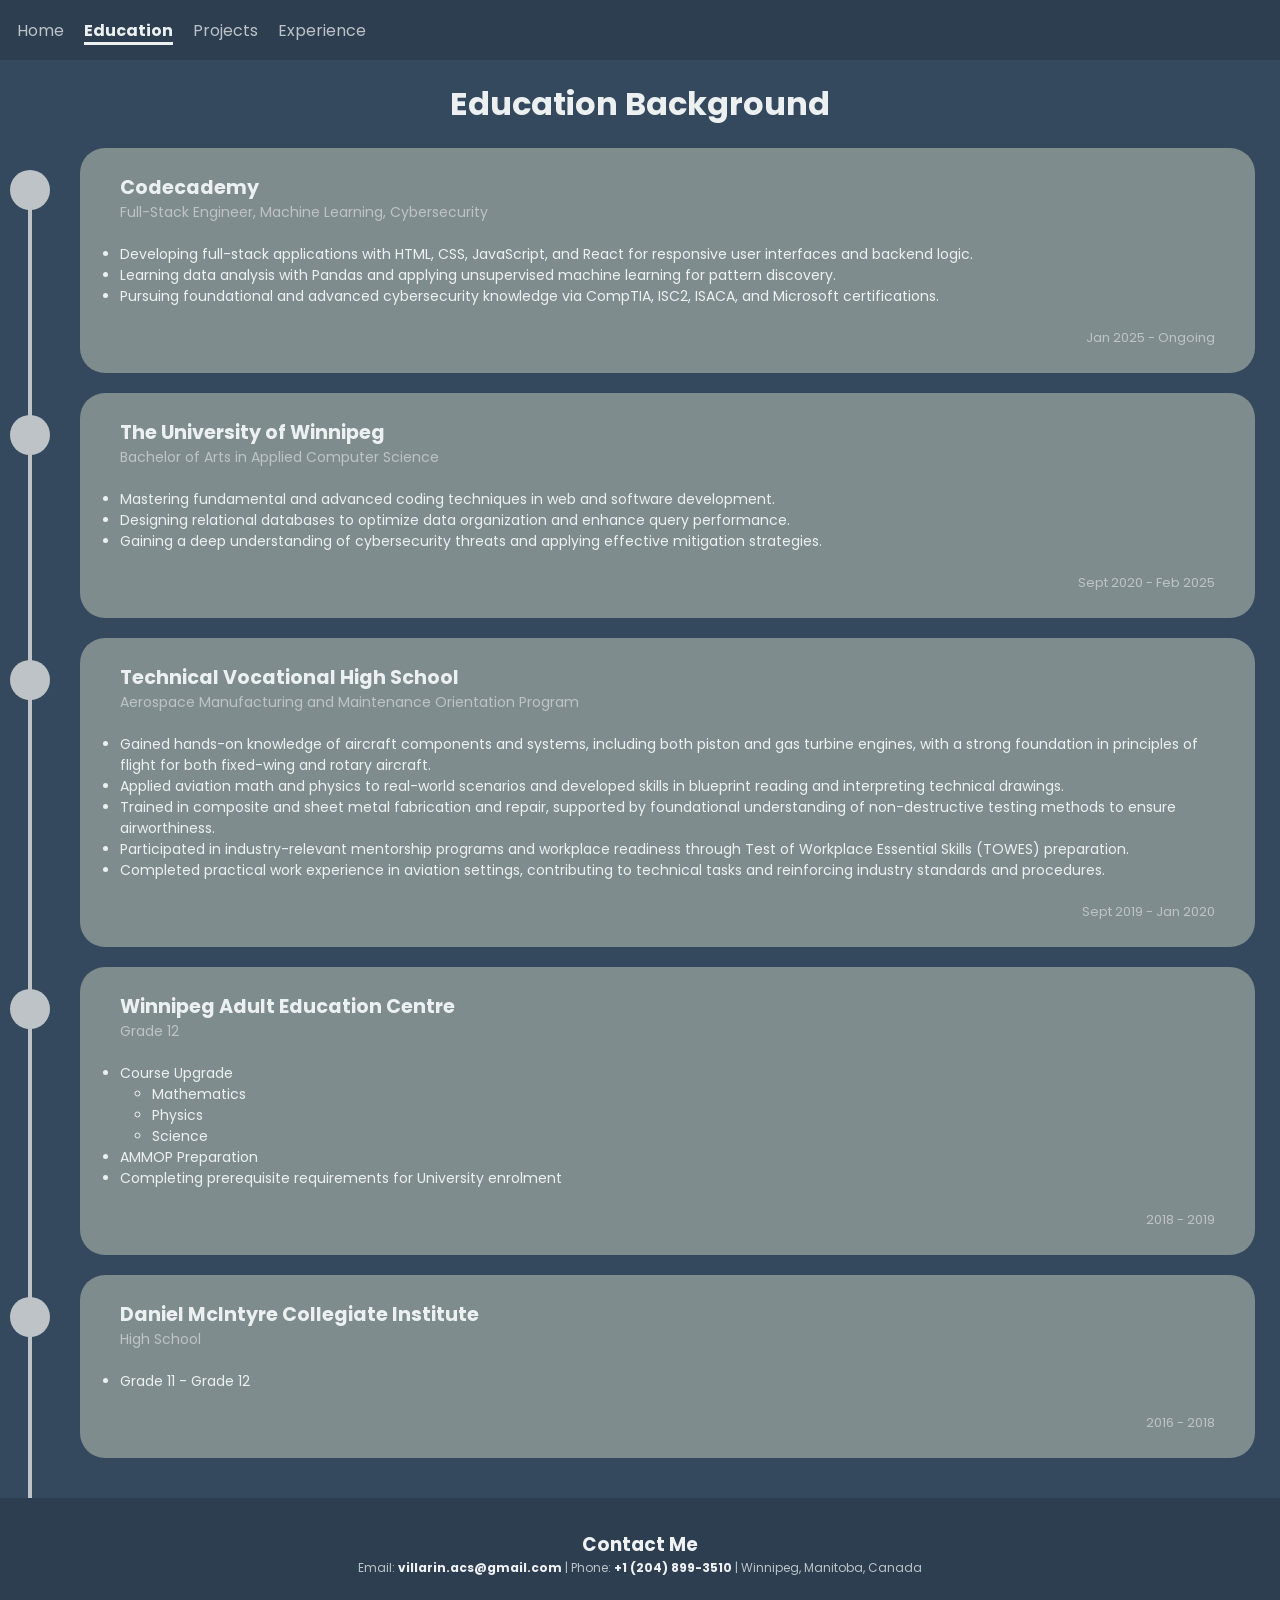
==== subpages/education.html @ dbd614fb "Color scheme change" ====
<!DOCTYPE html>
<html lang="en">
  <head>
    <meta charset="UTF-8" />
    <meta name="viewport" content="width=device-width, initial-scale=1.0" />
    <link
      rel="stylesheet"
      href="https://cdnjs.cloudflare.com/ajax/libs/font-awesome/6.5.2/css/all.min.css"
    />
    <link rel="stylesheet" href="../style.css" />
    <link rel="stylesheet" href="page-stylesheets/education-timeline.css" />
    <title>Education Background</title>
  </head>
  <body class="background-image">
    <header>
      <nav>
        <a href="../index.html">Home</a>
        <a href="education.html" class="active">Education</a>
        <a href="projects.html">Projects</a>
        <a href="experience.html">Experience</a>
      </nav>
    </header>
    <main>
      <h1 class="main-heading">Education Background</h1>
      <div class="timeline">
        <div class="container leftcontainer">
          <div class="checkpoint"></div>
          <div class="textbox">
            <h1>Codecademy</h1>
            <p class="subheading">
              Full-Stack Engineer, Machine Learning, Cybersecurity
            </p>
            <br />
            <ul>
              <li>
                Developing full-stack applications with HTML, CSS, JavaScript,
                and React for responsive user interfaces and backend logic.
              </li>
              <li>
                Learning data analysis with Pandas and applying unsupervised
                machine learning for pattern discovery.
              </li>
              <li>
                Pursuing foundational and advanced cybersecurity knowledge via
                CompTIA, ISC2, ISACA, and Microsoft certifications.
              </li>
            </ul>
            <br />
            <p class="year">Jan 2025 - Ongoing</p>
          </div>
        </div>
        <div class="container rightcontainer">
          <div class="checkpoint"></div>
          <div class="textbox">
            <h1>The University of Winnipeg</h1>
            <p class="subheading">
              Bachelor of Arts in Applied Computer Science
            </p>
            <br />
            <ul>
              <li>
                Mastering fundamental and advanced coding techniques in web and
                software development.
              </li>
              <li>
                Designing relational databases to optimize data organization and
                enhance query performance.
              </li>
              <li>
                Gaining a deep understanding of cybersecurity threats and
                applying effective mitigation strategies.
              </li>
            </ul>
            <br />
            <p class="year">Sept 2020 - Feb 2025</p>
          </div>
        </div>
        <div class="container leftcontainer">
          <div class="checkpoint"></div>
          <div class="textbox">
            <h1>Technical Vocational High School</h1>
            <p class="subheading">
              Aerospace Manufacturing and Maintenance Orientation Program
            </p>
            <br />
            <ul>
              <li>
                Gained hands-on knowledge of aircraft components and systems,
                including both piston and gas turbine engines, with a strong
                foundation in principles of flight for both fixed-wing and
                rotary aircraft.
              </li>
              <li>
                Applied aviation math and physics to real-world scenarios and
                developed skills in blueprint reading and interpreting technical
                drawings.
              </li>
              <li>
                Trained in composite and sheet metal fabrication and repair,
                supported by foundational understanding of non-destructive
                testing methods to ensure airworthiness.
              </li>
              <li>
                Participated in industry-relevant mentorship programs and
                workplace readiness through Test of Workplace Essential Skills
                (TOWES) preparation.
              </li>
              <li>
                Completed practical work experience in aviation settings,
                contributing to technical tasks and reinforcing industry
                standards and procedures.
              </li>
            </ul>
            <br />
            <p class="year">Sept 2019 - Jan 2020</p>
          </div>
        </div>
        <div class="container rightcontainer">
          <div class="checkpoint"></div>
          <div class="textbox">
            <h1>Winnipeg Adult Education Centre</h1>
            <p class="subheading">Grade 12</p>
            <br />
            <ul>
              <li>
                Course Upgrade
                <ul>
                  <li>Mathematics</li>
                  <li>Physics</li>
                  <li>Science</li>
                </ul>
              </li>
              <li>AMMOP Preparation</li>
              <li>
                Completing prerequisite requirements for University enrolment
              </li>
            </ul>

            <br />
            <p class="year">2018 - 2019</p>
          </div>
        </div>
        <div class="container leftcontainer">
          <div class="checkpoint"></div>
          <div class="textbox">
            <h1>Daniel McIntyre Collegiate Institute</h1>
            <p class="subheading">High School</p>
            <br />
            <ul>
              <li>Grade 11 - Grade 12</li>
            </ul>
            <br />
            <p class="year">2016 - 2018</p>
          </div>
        </div>
      </div>
    </main>
    <footer>
      <h5>Contact Me</h5>
      <p>
        Email:
        <a href="mailto:villarin.acs@gmail.com">villarin.acs@gmail.com</a> |
        Phone: <a href="tel:+12048993510">+1 (204) 899-3510</a> | Winnipeg,
        Manitoba, Canada
      </p>
    </footer>
  </body>
</html>
---- style.css ----
@import url("https://fonts.googleapis.com/css2?family=Poppins:wght@100;200;300;400;500;600&display=swap");

/* ========== Base Styles ========== */
* {
  margin: 0;
  padding: 0;
  box-sizing: border-box;
  text-decoration: none;
  border: none;
  outline: none;
  font-family: "Poppins", sans-serif;
}

body {
  display: flex;
  flex-direction: column;
  background-color: #34495e;
}

main {
  opacity: 0;
  animation: fadeIn 0.5s ease-in forwards;
  margin-top: 20px;
  margin-bottom: 20px;
}

main,
footer {
  display: flex;
  position: relative;
  justify-content: center;
  flex-direction: column;
}

header,
footer {
  background-color: #2c3e50;
}

/* ========== Header ========== */
header {
  display: flex;
  width: 100%;
  justify-content: left;
  align-items: center;
  position: fixed;
  height: 60px;
  align-items: left;
  z-index: 10;
}

main {
  padding-top: 60px;
}
header nav {
  padding-left: 20px;
}

header nav a {
  color: #bdc3c7;
  margin-left: 1rem;
  transition: 0.5s ease;
  border-bottom: 3px solid transparent;
}

nav a:hover,
nav a.active {
  color: #ecf0f1;
  font-weight: bold;
  border-bottom: 3px solid #ecf0f1;
}

/* ========== Home Section ========== */
.home {
  display: flex;
  justify-content: center;
  align-items: center;
}

.home-content {
  width: 40%;
}

.home-content h1,
.home-content h3,
h1,
h3,
span {
  color: #ecf0f1;
}

p {
  color: #bdc3c7;
}

.home-content p,
li {
  color: #ecf0f1;
}

.home-image {
  width: 20%;
}

.home-image img {
  width: 25vw;
}

/* ========== Buttons & Icons ========== */
.btn {
  display: inline-flex;
  margin: 5px 1px;
  padding: 1rem 2.8rem;
  background-color: transparent;
  border-radius: 4rem;
  font-size: 1.2rem;
  color: #ecf0f1;
  letter-spacing: 0.25rem;
  border: 0.2rem solid #ecf0f1;
  transition: 0.3s ease;
}

.btn:hover {
  transform: scale3d(1.03);
  background-color: #ecf0f1;
  color: #34495e;
  font-weight: bold;
  box-shadow: 0 0 25px #ecf0f1;
}

.social-icons a {
  display: inline-flex;
  justify-content: center;
  align-items: center;
  width: 4rem;
  height: 4rem;
  margin: 20px 5px;
  background-color: transparent;
  border: 0.2rem solid #ecf0f1;
  font-size: 1.8rem;
  border-radius: 50%;
  transition: 0.3s ease;
  color: #ecf0f1;
}

.social-icons a:hover {
  color: #34495e;
  transform: scale(1.3) translateY(-5px);
  background-color: #ecf0f1;
  box-shadow: 0 0 25px #ecf0f1;
}

/* ========== Headings ========== */
.main-heading {
  text-align: center;
  font-size: 35px;
}

/* ========== Construction ========== */
.construction {
  display: flex;
  justify-content: center;
}

.construction h1 {
  color: #eff1f3;
  text-align: center;
}

/* ========== Section ========== */
section {
  min-height: 100vh;
  padding: 5rem 9% 5rem;
}

/* ========== Timeline ========== */
.timeline {
  position: relative;
  max-width: 1700px;
  margin: auto;
}

.year {
  text-align: right;
}

.container {
  padding: 10px 50px;
  position: relative;
  width: 50%;
  animation: movedown 0.4s ease-in forwards;
  opacity: 0;
}

.container:hover .textbox {
  box-shadow: 0 0 20px #bdc3c7;
}

.container:hover .year,
.container:hover .subheading {
  color: #ecf0f1;
  transition: color 1s ease;
  text-decoration: underline;
  font-weight: bold;
}

.leftcontainer {
  left: 0;
}
.rightcontainer {
  left: 50%;
}
.rightcontainer .checkpoint {
  left: -20px;
}
.leftcontainer .checkpoint {
  right: -20px;
}

.textbox {
  padding: 25px 40px;
  position: relative;
  background-color: #7f8c8d;
  border-radius: 25px;
  transition: background-color 0.5s ease, box-shadow 0.3s ease;
}

.textbox h1 {
  font-size: 1.8rem;
}

/* ========== Checkpoints ========== */
.checkpoint {
  position: absolute;
  width: 40px;
  height: 40px;
  border-radius: 50%;
  background-color: #bdc3c7;
  top: 32px;
  z-index: 10;
  opacity: 0;
  transform: scale(0);
  animation: popIn 0.3s ease-out forwards;
}

.checkpoint::after {
  content: "";
  position: absolute;
  top: 50%;
  left: 50%;
  width: 100%;
  height: 100%;
  background-color: #ecf0f1;
  border-radius: 50%;
  transform: translate(-50%, -50%);
  opacity: 0;
  pointer-events: none;
  z-index: -1;
}

.container:hover .checkpoint::after {
  animation: beacon-pulse 2s infinite;
}

/* ========== Keyframes ========== */
@keyframes fadeIn {
  to {
    opacity: 1;
  }
}

@keyframes moveline {
  0% {
    height: 0;
  }
  100% {
    height: 100%;
  }
}

@keyframes movedown {
  0% {
    opacity: 0;
    transform: translateY(-30px);
  }
  100% {
    opacity: 1;
    transform: translateY(0);
  }
}

@keyframes popIn {
  0% {
    opacity: 0;
    transform: scale(0);
  }
  80% {
    transform: scale(1.2);
  }
  100% {
    opacity: 1;
    transform: scale(1);
  }
}

@keyframes beacon-pulse {
  0% {
    transform: translate(-50%, -50%) scale(1);
    opacity: 0.6;
  }
  70%,
  100% {
    transform: translate(-50%, -50%) scale(2.5);
    opacity: 0;
  }
}

/* ========== Footer ========== */
footer {
  position: relative;
  text-align: center;
  padding: 2rem;
  color: #eff1f3;
  font-size: 1.4rem;
}

footer p {
  font-size: 15px;
}

footer a {
  color: #eff1f3;
  text-decoration: none;
  font-weight: bold;
}

footer a:hover {
  text-decoration: underline;
}

/* ========== Responsive ========== */
@media (max-width: 1280px) {
  .home {
    flex-direction: column;
  }

  .home-content {
    width: 85%;
  }

  .home-image {
    display: none;
    /* width: 40%; */
  }

  .home-image img {
    width: 50vw;
  }

  header nav {
    padding-left: 1px;
  }

  header nav a {
    font-size: 1rem;
  }

  footer p {
    font-size: 12px;
  }

  .textbox h1 {
    font-size: 1.2rem;
  }

  .textbox .year {
    font-size: 13px;
  }
}

ul ul {
  list-style-type: circle;
  padding-left: 2rem;
}
---- subpages/page-stylesheets/education-timeline.css ----
.timeline::after {
  content: "";
  position: absolute;
  width: 4px;
  height: 100%;
  background: #BDC3C7;
  top: 0;
  left: 50%;
  margin-left: -3px;
  margin-top: 65px;
  z-index: -1;
  animation: moveline 5s linear forwards;
}

@media screen and (max-width: 1280px) {
  .timeline {
    margin: 10px auto;
  }
  .timeline::after {
    left: 31px;
  }
  .container {
    width: 100%;
    padding-left: 80px;
    padding-right: 25px;
  }
  .textbox {
    font-size: 14px;
  }
  .rightcontainer {
    left: 0;
  }
  .rightcontainer .checkpoint,
  .leftcontainer .checkpoint {
    left: 10px;
  }
  .main-heading {
    font-size: 2rem;
  }
}

.container:nth-child(1) {
  animation-delay: 0s;
}
.container:nth-child(2) {
  animation-delay: 1s;
}
.container:nth-child(3) {
  animation-delay: 2s;
}
.container:nth-child(4) {
  animation-delay: 3s;
}
.container:nth-child(5) {
  animation-delay: 4s;
}

.container:nth-child(1) .checkpoint {
  animation-delay: 0.5s;
}
.container:nth-child(2) .checkpoint {
  animation-delay: 1.5s;
}
.container:nth-child(3) .checkpoint {
  animation-delay: 2.5s;
}
.container:nth-child(4) .checkpoint {
  animation-delay: 3.5s;
}
.container:nth-child(5) .checkpoint {
  animation-delay: 4.5s;
}
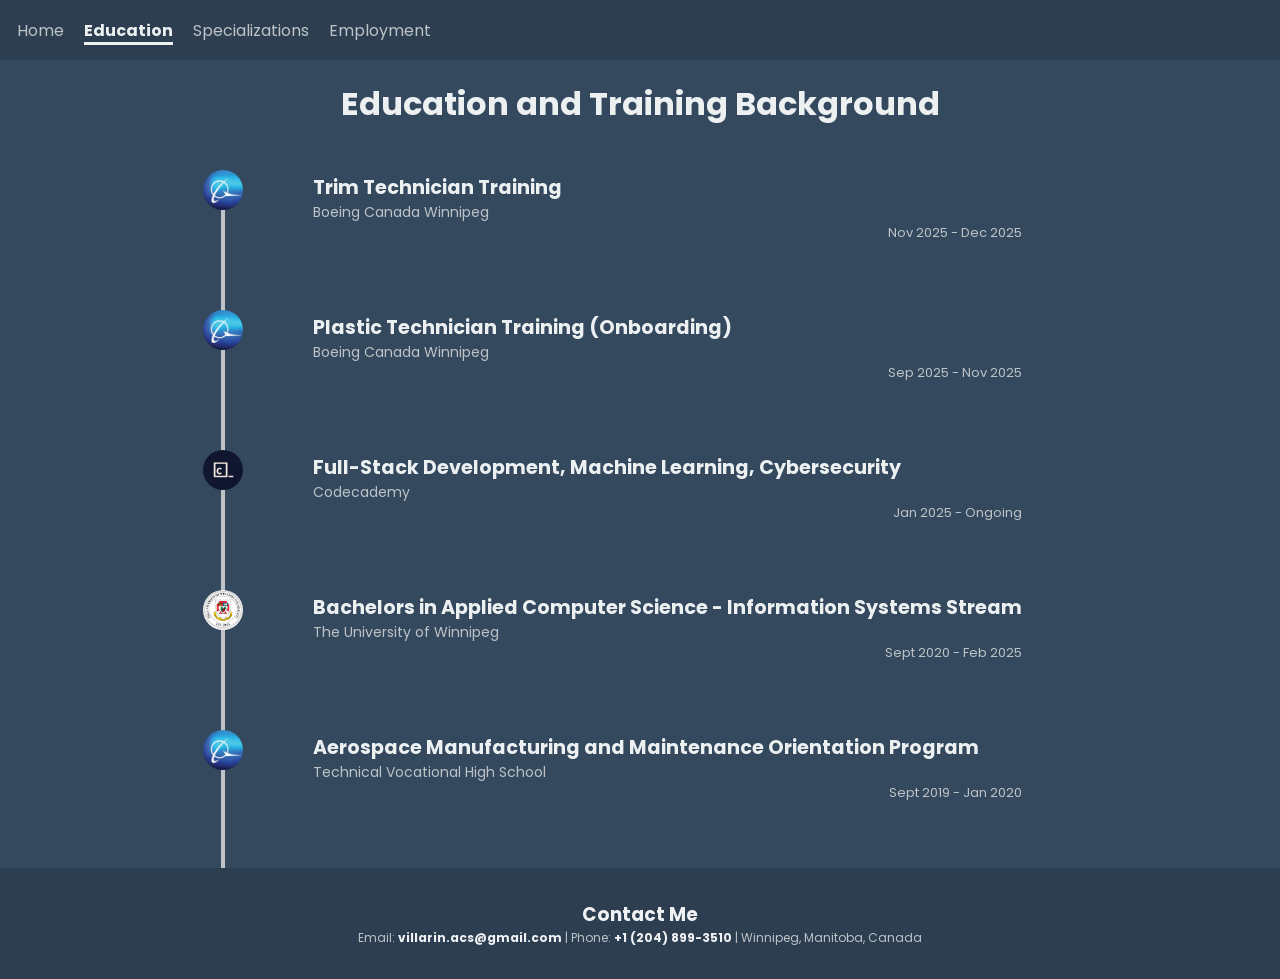
==== commit f0bd9a7b: "updated qualifications, education, and employment history" ====
--- a/subpages/education.html
+++ b/subpages/education.html
@@ -1,4 +1,4 @@
-<!DOCTYPE html>
+<!doctype html>
 <html lang="en">
   <head>
     <meta charset="UTF-8" />
@@ -16,141 +16,68 @@
       <nav>
         <a href="../index.html">Home</a>
         <a href="education.html" class="active">Education</a>
-        <a href="projects.html">Projects</a>
-        <a href="experience.html">Experience</a>
+        <a href="projects.html">Specializations</a>
+        <a href="experience.html">Employment</a>
       </nav>
     </header>
     <main>
-      <h1 class="main-heading">Education Background</h1>
+      <h1 class="main-heading">Education and Training Background</h1>
       <div class="timeline">
         <div class="container leftcontainer">
-          <div class="checkpoint"></div>
+          <div class="checkpoint">
+            <img src="/assets/images/boeing.jpg" alt="Boeing Logo" />
+          </div>
           <div class="textbox">
-            <h1>Codecademy</h1>
-            <p class="subheading">
-              Full-Stack Engineer, Machine Learning, Cybersecurity
-            </p>
-            <br />
-            <ul>
-              <li>
-                Developing full-stack applications with HTML, CSS, JavaScript,
-                and React for responsive user interfaces and backend logic.
-              </li>
-              <li>
-                Learning data analysis with Pandas and applying unsupervised
-                machine learning for pattern discovery.
-              </li>
-              <li>
-                Pursuing foundational and advanced cybersecurity knowledge via
-                CompTIA, ISC2, ISACA, and Microsoft certifications.
-              </li>
-            </ul>
-            <br />
+            <h1>Trim Technician Training</h1>
+            <p class="subheading">Boeing Canada Winnipeg</p>
+            <p class="year">Nov 2025 - Dec 2025</p>
+          </div>
+        </div>
+
+        <div class="container rightcontainer">
+          <div class="checkpoint">
+            <img src="/assets/images/boeing.jpg" alt="Boeing Logo" />
+          </div>
+          <div class="textbox">
+            <h1>Plastic Technician Training (Onboarding)</h1>
+            <p class="subheading">Boeing Canada Winnipeg</p>
+            <p class="year">Sep 2025 - Nov 2025</p>
+          </div>
+        </div>
+
+        <div class="container leftcontainer">
+          <div class="checkpoint">
+            <img src="/assets/images/codecademy.jpg" alt="Boeing Logo" />
+          </div>
+          <div class="textbox">
+            <h1>Full-Stack Development, Machine Learning, Cybersecurity</h1>
+            <p class="subheading">Codecademy</p>
             <p class="year">Jan 2025 - Ongoing</p>
           </div>
         </div>
+
         <div class="container rightcontainer">
-          <div class="checkpoint"></div>
+          <div class="checkpoint">
+            <img src="/assets/images/uofw.png" alt="Boeing Logo" />
+          </div>
           <div class="textbox">
-            <h1>The University of Winnipeg</h1>
-            <p class="subheading">
-              Bachelor of Arts in Applied Computer Science
-            </p>
-            <br />
-            <ul>
-              <li>
-                Mastering fundamental and advanced coding techniques in web and
-                software development.
-              </li>
-              <li>
-                Designing relational databases to optimize data organization and
-                enhance query performance.
-              </li>
-              <li>
-                Gaining a deep understanding of cybersecurity threats and
-                applying effective mitigation strategies.
-              </li>
-            </ul>
-            <br />
+            <h1>
+              Bachelors in Applied Computer Science - Information Systems Stream
+            </h1>
+            <p class="subheading">The University of Winnipeg</p>
             <p class="year">Sept 2020 - Feb 2025</p>
           </div>
         </div>
+
         <div class="container leftcontainer">
-          <div class="checkpoint"></div>
+          <div class="checkpoint">
+            <img src="/assets/images/boeing.jpg" alt="Boeing Logo" />
+
+          </div>
           <div class="textbox">
-            <h1>Technical Vocational High School</h1>
-            <p class="subheading">
-              Aerospace Manufacturing and Maintenance Orientation Program
-            </p>
-            <br />
-            <ul>
-              <li>
-                Gained hands-on knowledge of aircraft components and systems,
-                including both piston and gas turbine engines, with a strong
-                foundation in principles of flight for both fixed-wing and
-                rotary aircraft.
-              </li>
-              <li>
-                Applied aviation math and physics to real-world scenarios and
-                developed skills in blueprint reading and interpreting technical
-                drawings.
-              </li>
-              <li>
-                Trained in composite and sheet metal fabrication and repair,
-                supported by foundational understanding of non-destructive
-                testing methods to ensure airworthiness.
-              </li>
-              <li>
-                Participated in industry-relevant mentorship programs and
-                workplace readiness through Test of Workplace Essential Skills
-                (TOWES) preparation.
-              </li>
-              <li>
-                Completed practical work experience in aviation settings,
-                contributing to technical tasks and reinforcing industry
-                standards and procedures.
-              </li>
-            </ul>
-            <br />
+            <h1>Aerospace Manufacturing and Maintenance Orientation Program</h1>
+            <p class="subheading">Technical Vocational High School</p>
             <p class="year">Sept 2019 - Jan 2020</p>
-          </div>
-        </div>
-        <div class="container rightcontainer">
-          <div class="checkpoint"></div>
-          <div class="textbox">
-            <h1>Winnipeg Adult Education Centre</h1>
-            <p class="subheading">Grade 12</p>
-            <br />
-            <ul>
-              <li>
-                Course Upgrade
-                <ul>
-                  <li>Mathematics</li>
-                  <li>Physics</li>
-                  <li>Science</li>
-                </ul>
-              </li>
-              <li>AMMOP Preparation</li>
-              <li>
-                Completing prerequisite requirements for University enrolment
-              </li>
-            </ul>
-
-            <br />
-            <p class="year">2018 - 2019</p>
-          </div>
-        </div>
-        <div class="container leftcontainer">
-          <div class="checkpoint"></div>
-          <div class="textbox">
-            <h1>Daniel McIntyre Collegiate Institute</h1>
-            <p class="subheading">High School</p>
-            <br />
-            <ul>
-              <li>Grade 11 - Grade 12</li>
-            </ul>
-            <br />
-            <p class="year">2016 - 2018</p>
           </div>
         </div>
       </div>
--- a/style.css
+++ b/style.css
@@ -220,7 +220,6 @@
 .textbox {
   padding: 25px 40px;
   position: relative;
-  background-color: #7f8c8d;
   border-radius: 25px;
   transition: background-color 0.5s ease, box-shadow 0.3s ease;
 }
@@ -238,9 +237,25 @@
   background-color: #bdc3c7;
   top: 32px;
   z-index: 10;
+
+  /* keep image inside */
+  overflow: hidden;
+
+  /* center (optional but safe) */
+  display: flex;
+  align-items: center;
+  justify-content: center;
+
+  /* animation */
   opacity: 0;
   transform: scale(0);
   animation: popIn 0.3s ease-out forwards;
+}
+
+.checkpoint img {
+  width: 100%;
+  height: 100%;
+  object-fit: cover; /* 🔥 fills entire circle */
 }
 
 .checkpoint::after {
